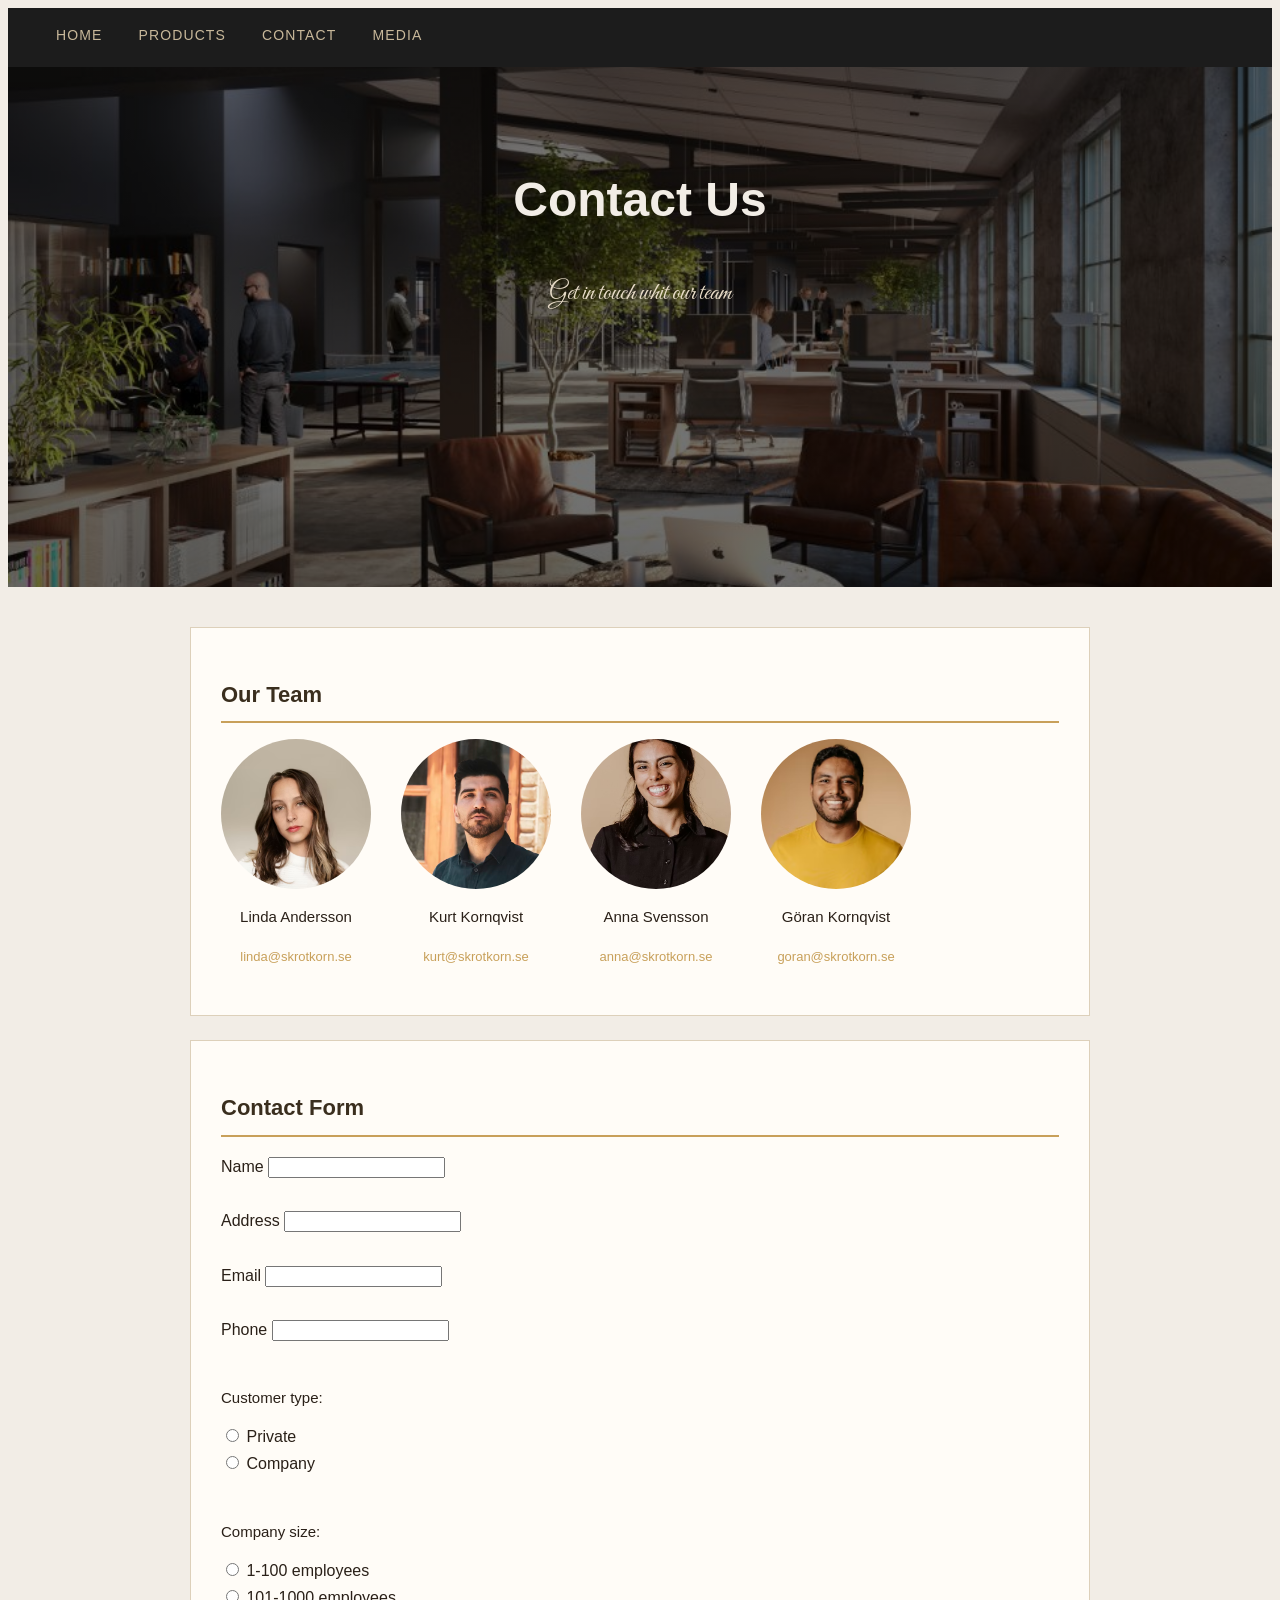
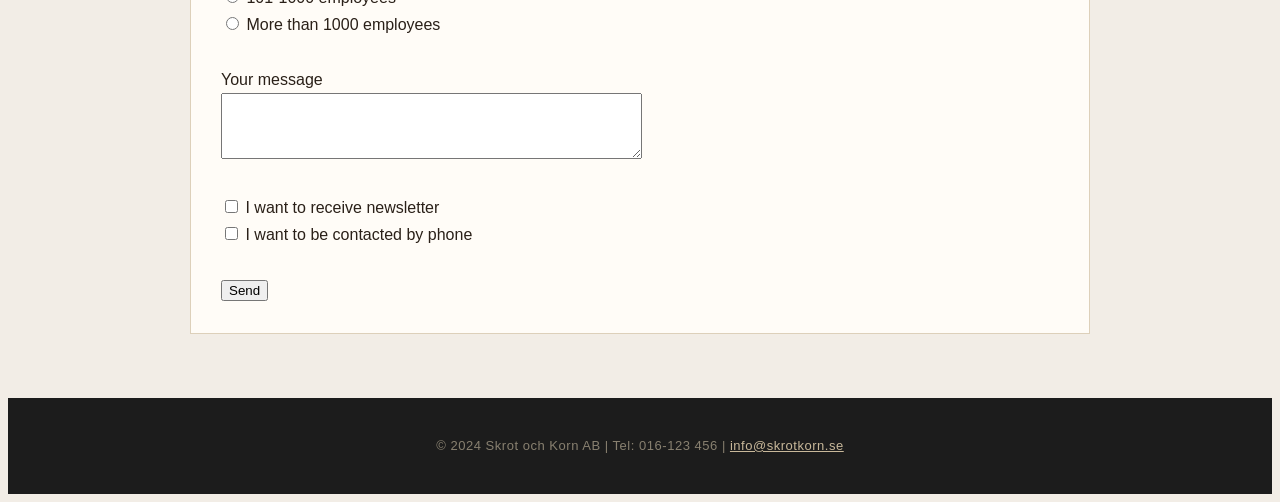
==== contact.html @ 2473b80d "first commit" ====
<!DOCTYPE html>
<html lang="sv">
<head>
    <meta charset="UTF-8">
    <meta name="viewport" content="width=device-width, initial-scale=1.0">
    <title>Media - Skrot och Korn AB</title>
    <link rel="stylesheet" href="style.css">
    <link href="https://fonts.googleapis.com/css2?family=Great+Vibes&display=swap" rel="stylesheet">

</head>
<body>
    <nav>
        <a href="index.html">Home</a>
        <a href="products.html">Products</a>
        <a href="contact.html">Contact</a>
        <a href="media.html">Media</a>
    </nav>
    <header>
        <h1>Contact Us</h1>
        <p>Get in touch whit our team</p>
    </header>
    <main>
        <section>
            <h2>Our Team</h2>

           <ul class="staff-list">
            <li>
                <img src="images/employee1.avif" alt="Linda Andersson" width="150">
                <p>Linda Andersson</p>
                <a href="mailto:linda@skrotkorn.se">linda@skrotkorn.se</a>
            </li>
            <li>
                <img src="images/employee2.avif" alt="Kurt Kornqvist" width="150">
                <p>Kurt Kornqvist</p>
                <a href="mailto:kurt@skrotkorn.se">kurt@skrotkorn.se</a>
            </li>
            <li>
                <img src="images/employee3.avif" alt="Anna Svensson" width="150">
                <p>Anna Svensson</p>
                <a href="mailto:goran@skrotkorn.se">anna@skrotkorn.se</a>
            </li>
            <li>
                <img src="images/employee4.avif" alt="Göran Kornqvist" width="150">
                <p>Göran Kornqvist</p>
                <a href="mailto:anna@skrotkorn.se">goran@skrotkorn.se</a>
            </li>
           </ul>

        </section>
        <section>
            <h2>Contact Form</h2>

            <form action="" method="post">
                <label for="name">Name</label>
                <input id="name" name="name" type="text"><br><br>

                <label for="address">Address</label>
                <input id="address" name="address" type="text"><br><br>

                <label for="email">Email</label>
                <input id="email" name="email" type="email"><br><br>

                <label for="phone">Phone</label>
                <input id="phone" name="phone" type="tel"><br><br>
           

            <p>Customer type:</p>
                <input type="radio" id="private" name="customer_type" value="Private">
                <label for="private">Private</label><br>

                <input type="radio" id="company" name="customer_type" value="Company">
                <label for="company">Company</label><br><br>

            <p>Company size:</p>
                <input type="radio" id="small" name="company_size" value="1-100">
                <label for="small">1-100 employees</label><br>

                <input type="radio" id="medium" name="company_size" value="101-1000">
                <label for="medium">101-1000 employees</label><br>

                <input type="radio" id="large" name="company_size" value="1000+">
                <label for="large">More than 1000 employees</label><br><br>    
                
                <label for="message">Your message</label><br>
                <textarea id="message" name="message" rows="4" cols="50"></textarea><br><br>

                <input type="checkbox" id="newsletter" name="newsletter" value="yes">
                <label for="newsletter">I want to receive newsletter</label><br>

                <input type="checkbox" id="phone_contact" name="phone_contact" value="yes">
                <label for="phone_contact">I want to be contacted by phone</label><br><br>

                <input type="submit" value="Send">
            </form>
        </section>
    </main>

    <footer>
    <p>© 2024 Skrot och Korn AB | Tel: 016-123 456 | 
    <a href="mailto:info@skrotkorn.se">info@skrotkorn.se</a></p>
    </footer>
    
</body>
</html>
---- style.css ----
body
{
    font-family: "Lucinda Sans Unicode", sans-serif;
    background-color: #f2ede6;
    color: #2a2018;
    line-height: 1.7;
}

nav
{
    background-color: #1c1c1c;
    padding: 0 30px;
    display: flex;
}

nav a
{
    color: #c8b89a;
    text-decoration: none;
    font-size: 14px;
    text-transform: uppercase;
    letter-spacing: 0.08em;
    padding: 16px 18px;
    border-bottom: 3px solid transparent;
}

nav a:hover
{
    color: #ffffff;
    border-bottom-color: #c8a05a;
}

header
{
    background-color: #2a2018;
    background-image: linear-gradient(rgba(0,0,0,0.55), rgba(0,0,0,0.55)), 
    url('images/Office.jpeg');
    background-size: cover;
    background-position: center;
    min-height: 400px; 
    padding: 60px 40px;
    color: #f2ede6;
    text-align: center;
}


header h1
{
    font-size: 48px;
    letter-spacing: 0.03;
}

header p
{
    font-family: 'Great Vibes', cursive;
    font-size: 25px;
    color: #e8dcc8;
    margin-top: 8px;
    
}

main
{
    max-width: 900px;
    margin: 0 auto;
    padding: 40px 20px;
}

section
{
    background-color: #fffcf7;
    border: 1px solid #ddd0ba;
    padding: 30px;
    margin-bottom: 24px;
}

section h2
{
    font-size: 22px;
    color: #3a2e1e;
    border-bottom: 2px solid #c8a05a;
    padding-bottom: 8px;
    margin-bottom: 16px;
}

section p
{
    font-size: 15px;
    margin-bottom: 12px;
}

footer
{
    background-color: #1c1c1c;
    color: #888070;
    text-align: center;
    padding: 24px;
    font-size: 13px;
    letter-spacing: 0.04em;
}

footer a
{
    color: #c8b89a;

}

footer a:hover
{
    color: #ffffff;
}

table {
    width: 100%;
    border-collapse: collapse;
    font-size: 14px;
    margin-top: 16px;
}

th 
{
    background-color: #2a2018;
    color: #c8b89a;
    padding: 12px 16px;
    text-align: left;
    border: 1px solid #2d6e2d;
}

td 
{
    padding: 12px 16px;
    color: #3a1a05;
    border: 1px solid #2d6e2d;
}

tr:nth-child(even) td 
{
    background-color: #f5efe6;
}

.staff-list
{
    list-style: none;
    padding: 0;
    display: flex;
    gap: 30px;
    flex-wrap: wrap;
}

.staff-list li
{
    text-align: center;
}

.staff-list img
{
    border-radius: 50%;
    display: block;
    margin: 0 auto 8px;
    height: 150px;
    object-fit: cover;
}

.staff-list a
{
    color: #c8a05a;
    text-decoration: none;
    font-size: 13px;
}

.staff-list
{
    color: #2a2018;
}
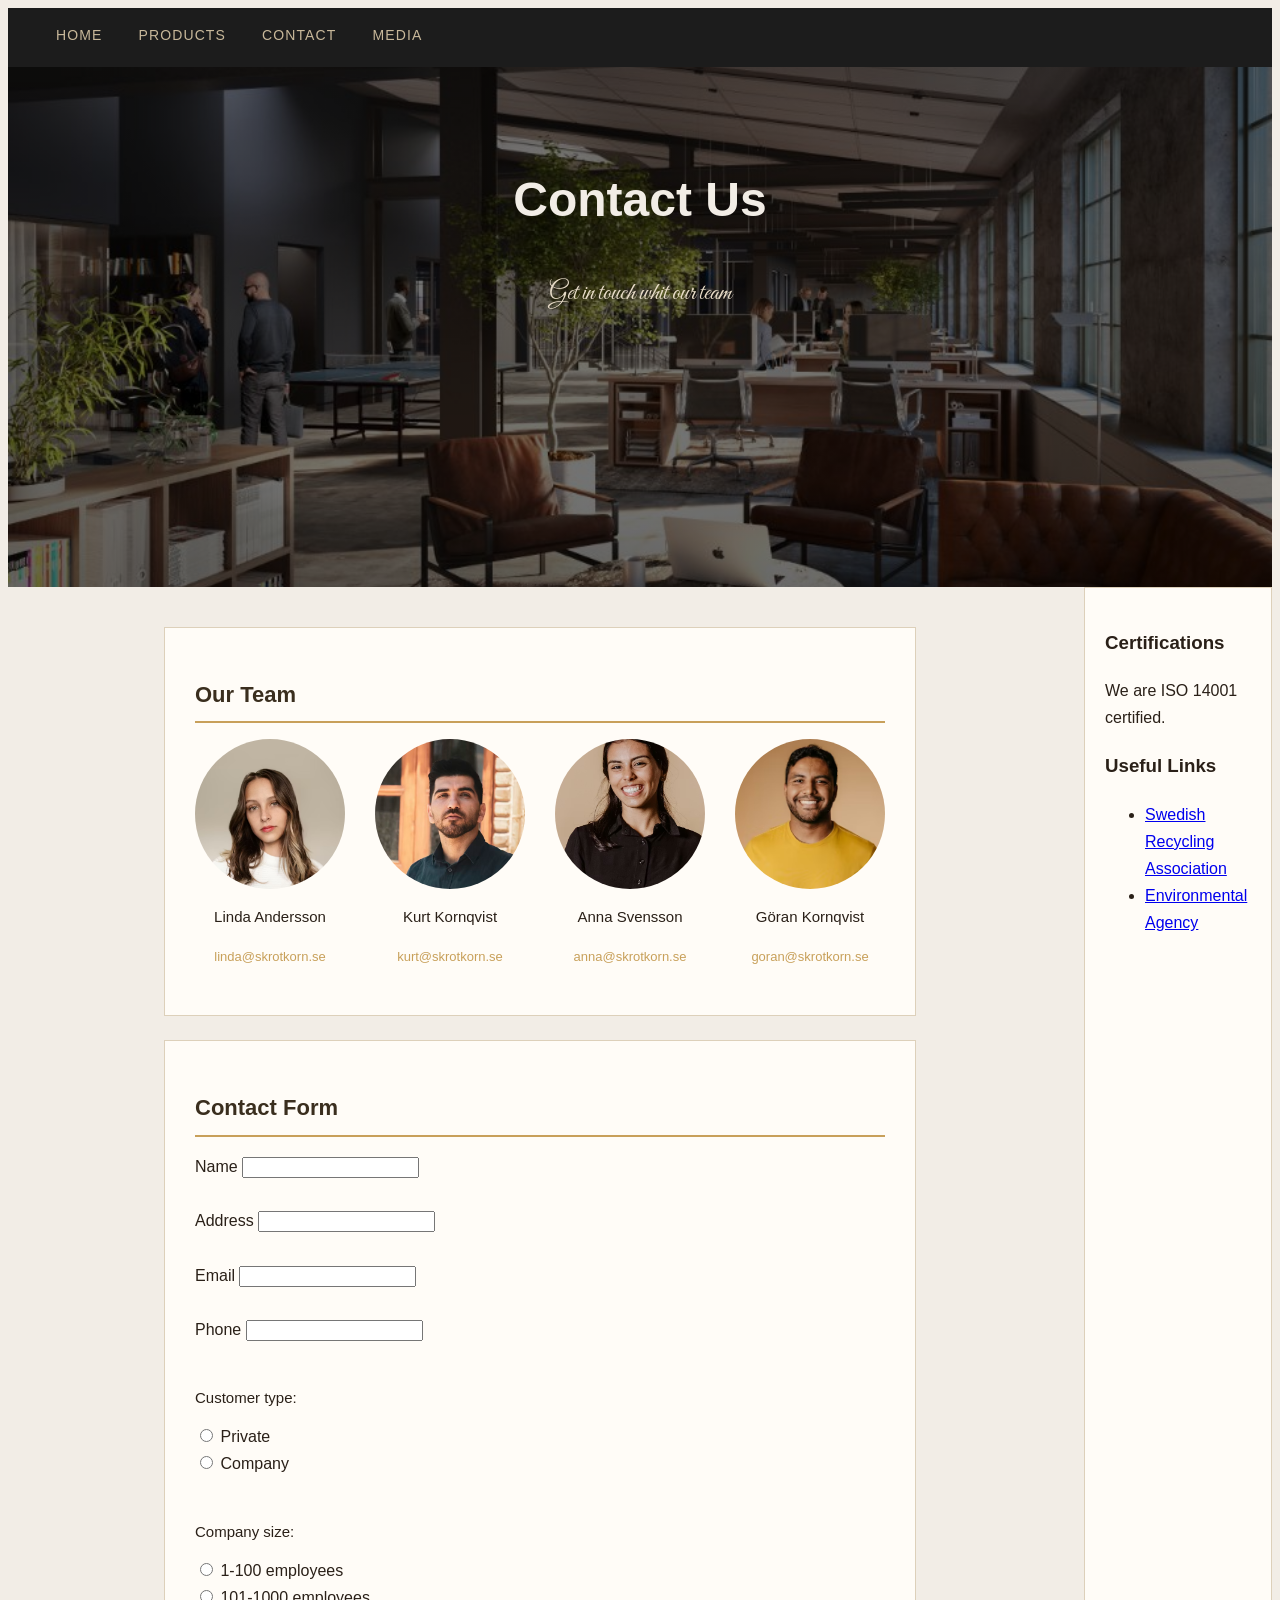
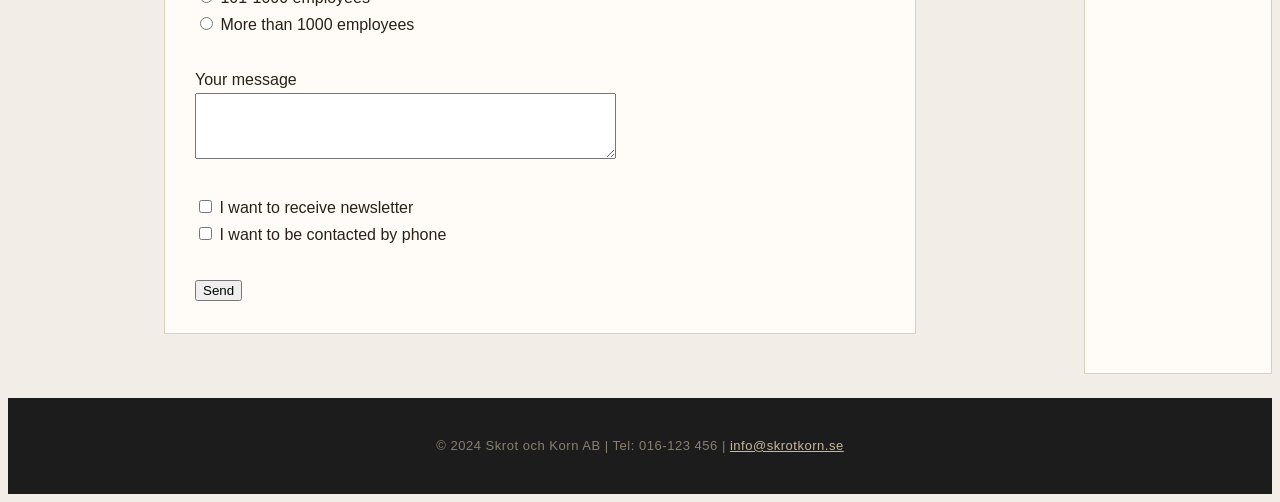
==== commit 05f191cb: "added holy grail layout and mobile responsive" ====
--- a/contact.html
+++ b/contact.html
@@ -94,7 +94,16 @@
             </form>
         </section>
     </main>
+    <aside>
+        <h3>Certifications</h3>
+        <p>We are ISO 14001 certified.</p>
 
+        <h3>Useful Links</h3>
+        <ul>
+            <li><a href="#">Swedish Recycling Association</a></li>
+            <li><a href="#">Environmental Agency</a></li>
+        </ul>
+    </aside>
     <footer>
     <p>© 2024 Skrot och Korn AB | Tel: 016-123 456 | 
     <a href="mailto:info@skrotkorn.se">info@skrotkorn.se</a></p>
--- a/style.css
+++ b/style.css
@@ -173,5 +173,27 @@
     color: #2a2018;
 }
 
+body
+{
+    display: grid;
+    grid-template-areas: 
+    'nav nav nav'
+    'header header header'
+    'main main aside'
+    'footer footer footer';
+    grid-template-columns: 1fr 1fr 200px;
+}
 
+nav { grid-area: nav;}
+header { grid-area: header;}
+main { grid-area: main; }
+aside { grid-area: aside; }
+footer { grid-area: footer; }
 
+aside
+{
+    background-color: #fffcf7;
+    border: 1px solid #ddd0ba;
+    padding: 20px;
+    margin: 0 0 24px 12px;
+}
